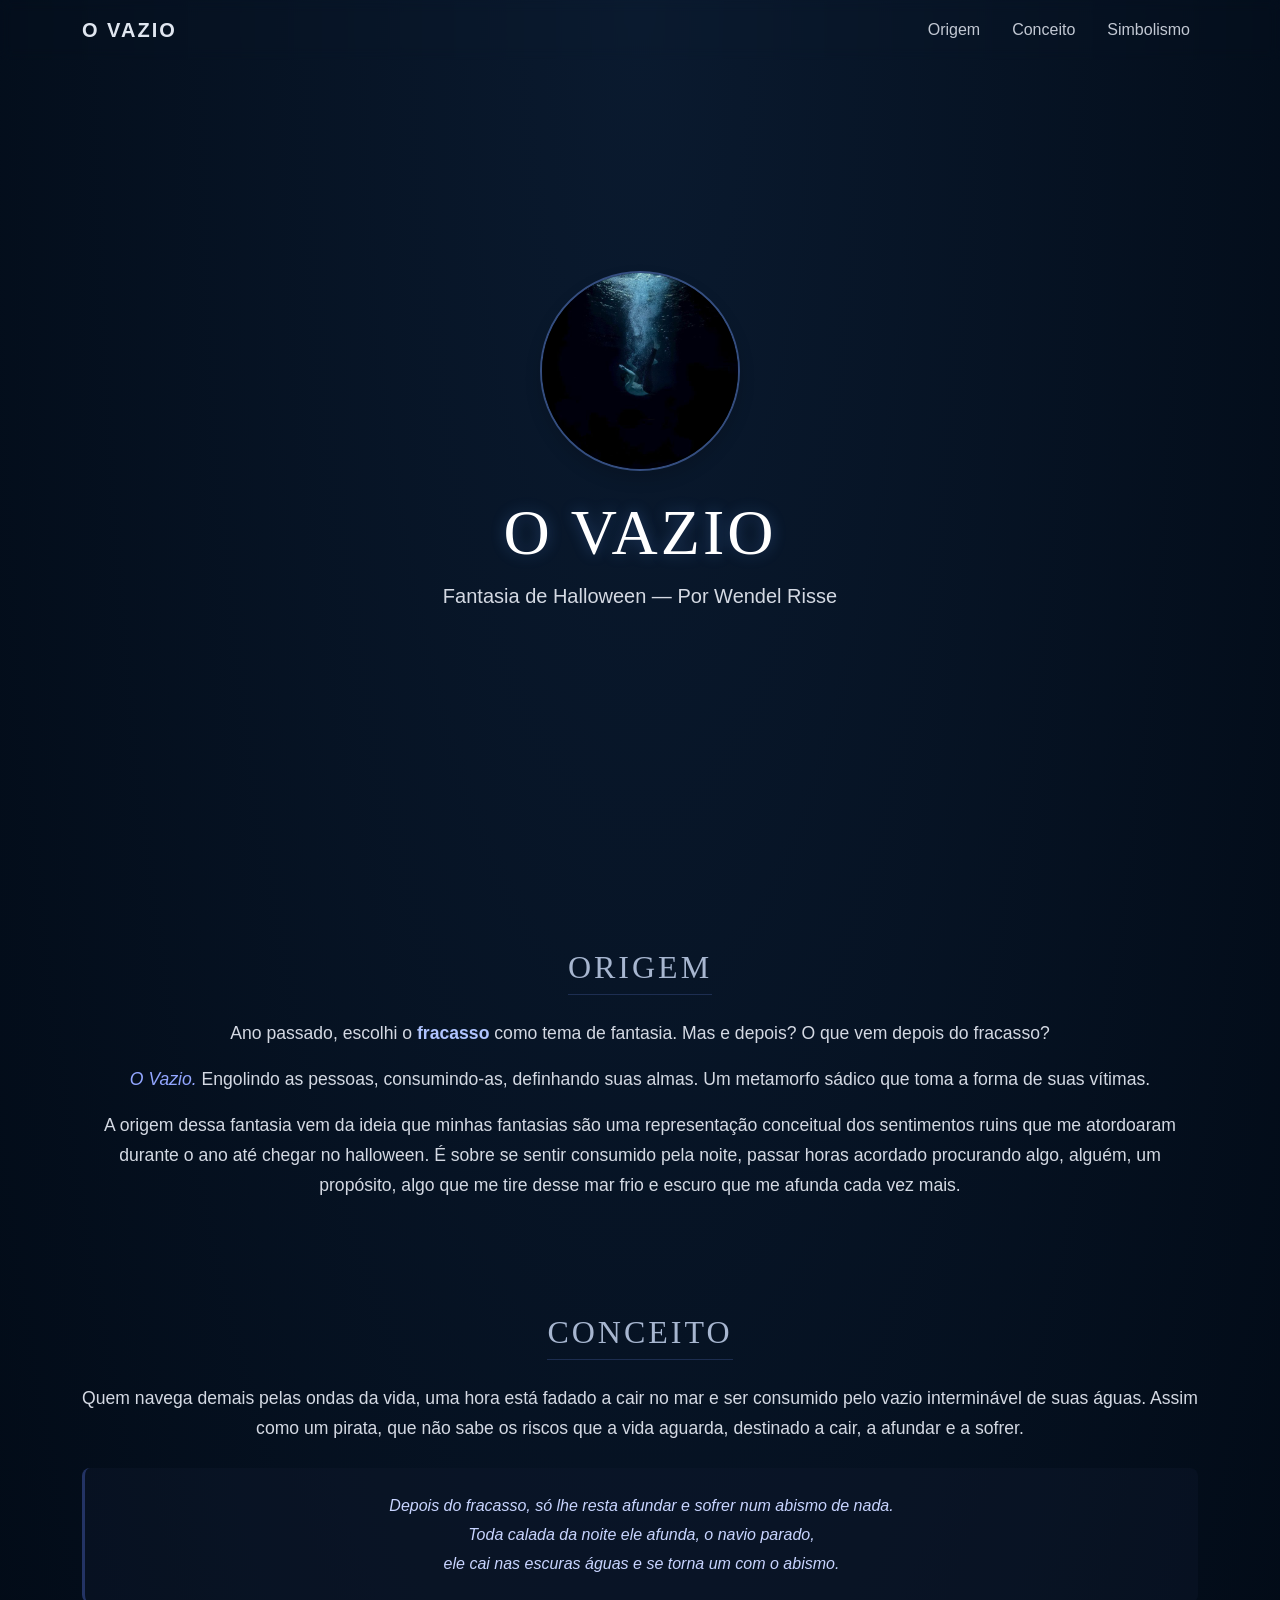
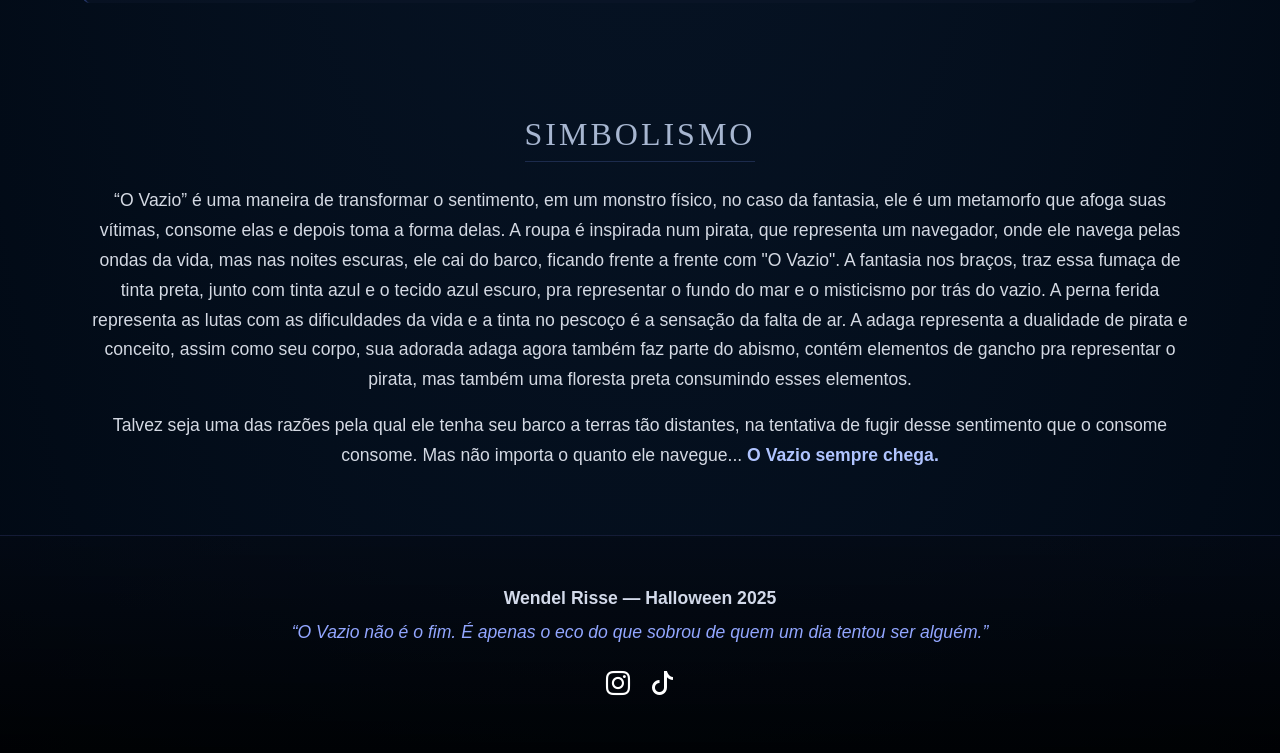
==== index.html @ e154543d "Add files via upload" ====
<!DOCTYPE html>
<html lang="pt-br">
<head>
  <meta charset="UTF-8">
  <meta name="viewport" content="width=device-width, initial-scale=1.0">
  <title>O Vazio</title>

  <!-- Bootstrap -->
  <link href="https://cdn.jsdelivr.net/npm/bootstrap@5.3.6/dist/css/bootstrap.min.css" rel="stylesheet">
  <link rel="stylesheet" href="https://cdn.jsdelivr.net/npm/bootstrap-icons@1.10.5/font/bootstrap-icons.css">

  <!-- Estilo personalizado -->
  <link rel="stylesheet" href="style.css">
  <link rel="icon" type="image/png" href="assets/images/barco.png">
</head>

<body>
  <nav class="navbar navbar-expand-lg navbar-dark fixed-top bg-transparent">
    <div class="container">
      <a class="navbar-brand fw-bold" href="#">O Vazio</a>
      <button class="navbar-toggler" type="button" data-bs-toggle="collapse" data-bs-target="#navbarNav">
        <span class="navbar-toggler-icon"></span>
      </button>
      <div class="collapse navbar-collapse justify-content-end" id="navbarNav">
        <ul class="navbar-nav">
          <li class="nav-item"><a class="nav-link" href="#origem">Origem</a></li>
          <li class="nav-item"><a class="nav-link" href="#conceito">Conceito</a></li>
          <li class="nav-item"><a class="nav-link" href="#simbolismo">Simbolismo</a></li>
        </ul>
      </div>
    </div>
  </nav>

  <main class="text-center">
    <section id="headerindex" class="vh-100 d-flex flex-column justify-content-center align-items-center">
      <img src="assets/images/afogamento.jpg" alt="Imagem representando O Vazio" class="img-fluid rounded-circle shadow" id="fotoPerfil">
      <h1 class="display-3 mt-4">O VAZIO</h1>
      <p class="lead">Fantasia de Halloween — Por Wendel Risse</p>
    </section>

    <section id="origem" class="container py-5">
      <h2>Origem</h2>
      <p>Ano passado, escolhi o <strong>fracasso</strong> como tema de fantasia. Mas e depois? O que vem depois do fracasso?</p>
      <p><em>O Vazio.</em> Engolindo as pessoas, consumindo-as, definhando suas almas. Um metamorfo sádico que toma a forma de suas vítimas.</p>
      <p>A origem dessa fantasia vem da ideia que minhas fantasias são uma representação conceitual dos sentimentos ruins que me atordoaram durante o ano até chegar no halloween. É sobre se sentir consumido pela noite, passar horas acordado procurando algo, alguém, um propósito, algo que me tire desse mar frio e escuro que me afunda cada vez mais.</p>
    </section>

    <section id="conceito" class="container py-5">
      <h2>Conceito</h2>
      <p>Quem navega demais pelas ondas da vida, uma hora está fadado a cair no mar e ser consumido pelo vazio interminável de suas águas. Assim como um pirata, que não sabe os riscos que a vida aguarda, destinado a cair, a afundar e a sofrer.</p>
      <blockquote class="poema mt-4">
        Depois do fracasso, só lhe resta afundar e sofrer num abismo de nada.<br>
        Toda calada da noite ele afunda, o navio parado,<br>
        ele cai nas escuras águas e se torna um com o abismo.
      </blockquote>
    </section>

    <section id="simbolismo" class="container py-5">
      <h2>Simbolismo</h2>
      <p>“O Vazio” é uma maneira de transformar o sentimento, em um monstro físico, no caso da fantasia, ele é um metamorfo que afoga suas vítimas, consome elas e depois toma a forma delas. A roupa é inspirada num pirata, que representa um navegador, onde ele navega pelas ondas da vida, mas nas noites escuras, ele cai do barco, ficando frente a frente com "O Vazio". A fantasia nos braços, traz essa fumaça de tinta preta, junto com tinta azul e o tecido azul escuro, pra representar o fundo do mar e o misticismo por trás do vazio. A perna ferida representa as lutas com as dificuldades da vida e a tinta no pescoço é a sensação da falta de ar. A adaga representa a dualidade de pirata e conceito, assim como seu corpo, sua adorada adaga agora também faz parte do abismo, contém elementos de gancho pra representar o pirata, mas também uma floresta preta consumindo esses elementos.</p>
      <p>Talvez seja  uma das razões pela qual ele tenha seu barco a terras tão distantes, na tentativa de fugir desse sentimento que o consome consome. Mas não importa o quanto ele navegue... <strong>O Vazio sempre chega.</strong></p>
    </section>
  </main>

  <footer class="text-center text-white py-5">
    <p class="fw-bold mb-1">Wendel Risse — Halloween 2025</p>
    <p><em>“O Vazio não é o fim. É apenas o eco do que sobrou de quem um dia tentou ser alguém.”</em></p>
    <div class="mt-3">
      <a href="https://instagram.com/wendelrisse" class="text-white me-3 fs-4"><i class="bi bi-instagram"></i></a>
      <a href="https://tiktok.com/@wenzay_" class="text-white fs-4"><i class="bi bi-tiktok"></i></a>
    </div>
  </footer>

  <script src="https://cdn.jsdelivr.net/npm/bootstrap@5.3.6/dist/js/bootstrap.bundle.min.js"></script>
</body>
</html>
---- style.css ----
/* ---------- ESTILO GERAL ---------- */
body {
  background: radial-gradient(ellipse at top, #0a1a2f 0%, #010914 100%);
  color: #e0e6f0;
  font-family: 'Poppins', sans-serif;
  line-height: 1.7;
  margin: 0;
  padding: 0;
  overflow-x: hidden;
  scroll-behavior: smooth;
}

/* ---------- BARRA DE NAVEGAÇÃO ---------- */
.navbar {
  background: rgba(5, 10, 20, 0.8);
  backdrop-filter: blur(6px);
  transition: background 0.4s ease;
}

.navbar-brand {
  font-weight: 700;
  color: #e0e6f0 !important;
  letter-spacing: 2px;
  text-transform: uppercase;
}

.nav-link {
  color: #c2c8d3 !important;
  margin-left: 1rem;
  transition: color 0.3s ease;
}

.nav-link:hover {
  color: #79a9f8 !important;
}

/* ---------- CABEÇALHO ---------- */


#fotoPerfil {
  width: 200px;
  height: 200px;
  object-fit: cover;
  border-radius: 50%;
  border: 2px solid rgba(120, 160, 255, 0.4);
  box-shadow: 0 0 40px rgba(80, 120, 200, 0.25);
  transition: transform 0.6s ease;
}

#fotoPerfil:hover {
  transform: scale(1.05);
}

h1, h2 {
  font-family: 'Cinzel', serif;
  text-transform: uppercase;
  letter-spacing: 3px;
}

h1 {
  color: #ffffff;
  text-shadow: 0 0 15px rgba(100, 160, 255, 0.3);
}

h2 {
  margin-bottom: 1.5rem;
  color: #a7b6d0;
  border-bottom: 1px solid rgba(120, 150, 255, 0.2);
  display: inline-block;
  padding-bottom: 0.5rem;
}

/* ---------- SEÇÕES ---------- */
section {
  max-width: 850px;
  margin: auto;
}

p {
  font-size: 1.1rem;
  color: #d4d9e3;
  margin-bottom: 1rem;
}

strong {
  color: #b0c4ff;
}

em {
  color: #92a6ff;
}

/* ---------- POEMA / BLOCO DESTACADO ---------- */
.poema {
  font-style: italic;
  background: rgba(15, 25, 45, 0.4);
  border-left: 3px solid rgba(100, 130, 255, 0.3);
  padding: 1.5rem;
  border-radius: 8px;
  margin-top: 2rem;
  line-height: 1.8;
  color: #c8d4ff;
  transition: background 0.6s ease;
}

.poema:hover {
  background: rgba(30, 40, 70, 0.6);
}

/* ---------- RODAPÉ ---------- */
footer {
  background: linear-gradient(to top, rgba(0, 0, 0, 0.8), rgba(5, 10, 20, 0.6));
  border-top: 1px solid rgba(100, 130, 255, 0.2);
}

footer p {
  color: #d3daea;
  margin-bottom: 0.5rem;
}

footer a {
  color: #d3daea;
  transition: color 0.3s ease;
}

footer a:hover {
  color: #6ea7ff;
}

/* ---------- EFEITO DE APARIÇÃO SUAVE ---------- */
@keyframes aparecer {
  from { opacity: 0; transform: translateY(20px); }
  to { opacity: 1; transform: translateY(0); }
}

section, #headerindex, footer {
  animation: aparecer 1.4s ease forwards;
}

/* ---------- ROLAGEM PERSONALIZADA ---------- */
::-webkit-scrollbar {
  width: 10px;
}
::-webkit-scrollbar-thumb {
  background: rgba(80, 120, 200, 0.4);
  border-radius: 10px;
}
::-webkit-scrollbar-thumb:hover {
  background: rgba(110, 160, 255, 0.6);
}

/* ---------- RESPONSIVIDADE ---------- */
@media (max-width: 768px) {
  #fotoPerfil {
    width: 150px;
    height: 150px;
  }
  h1 {
    font-size: 2rem;
  }
  section {
    padding: 0 1.5rem;
  }
}
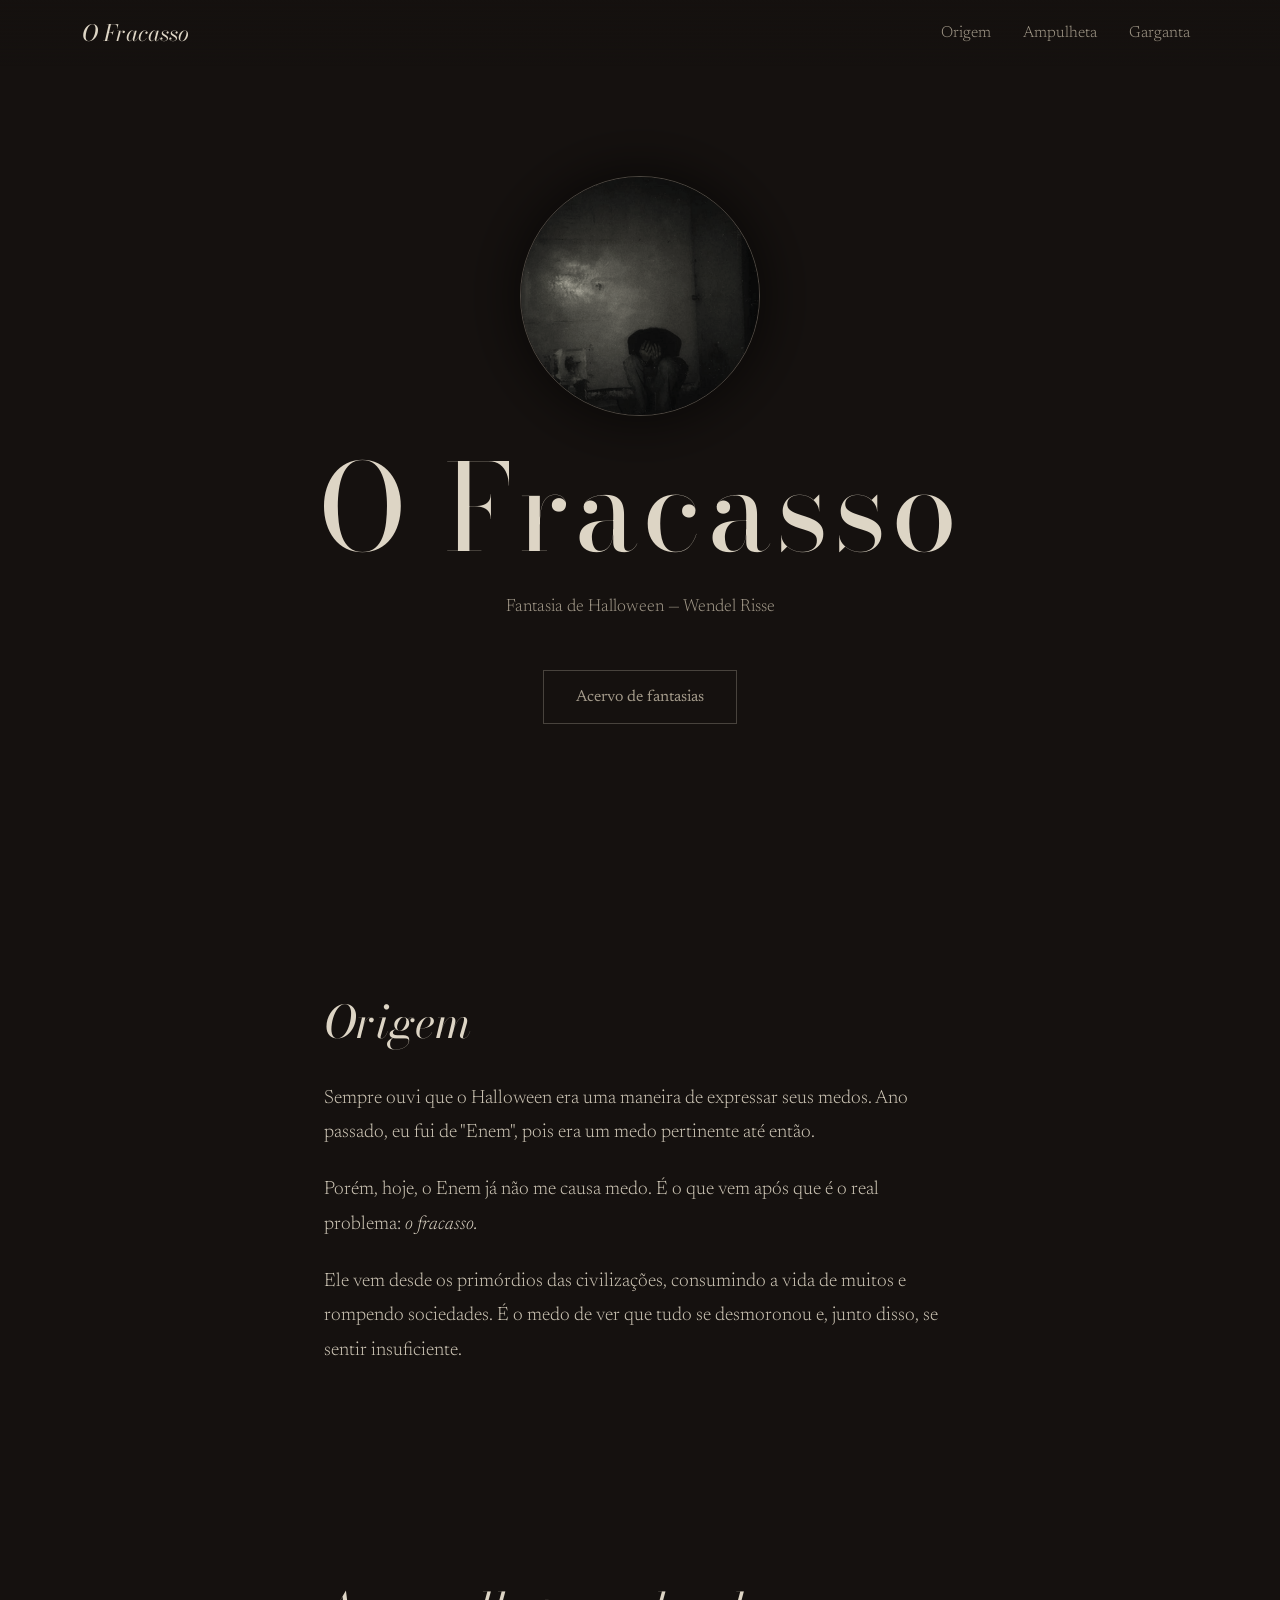
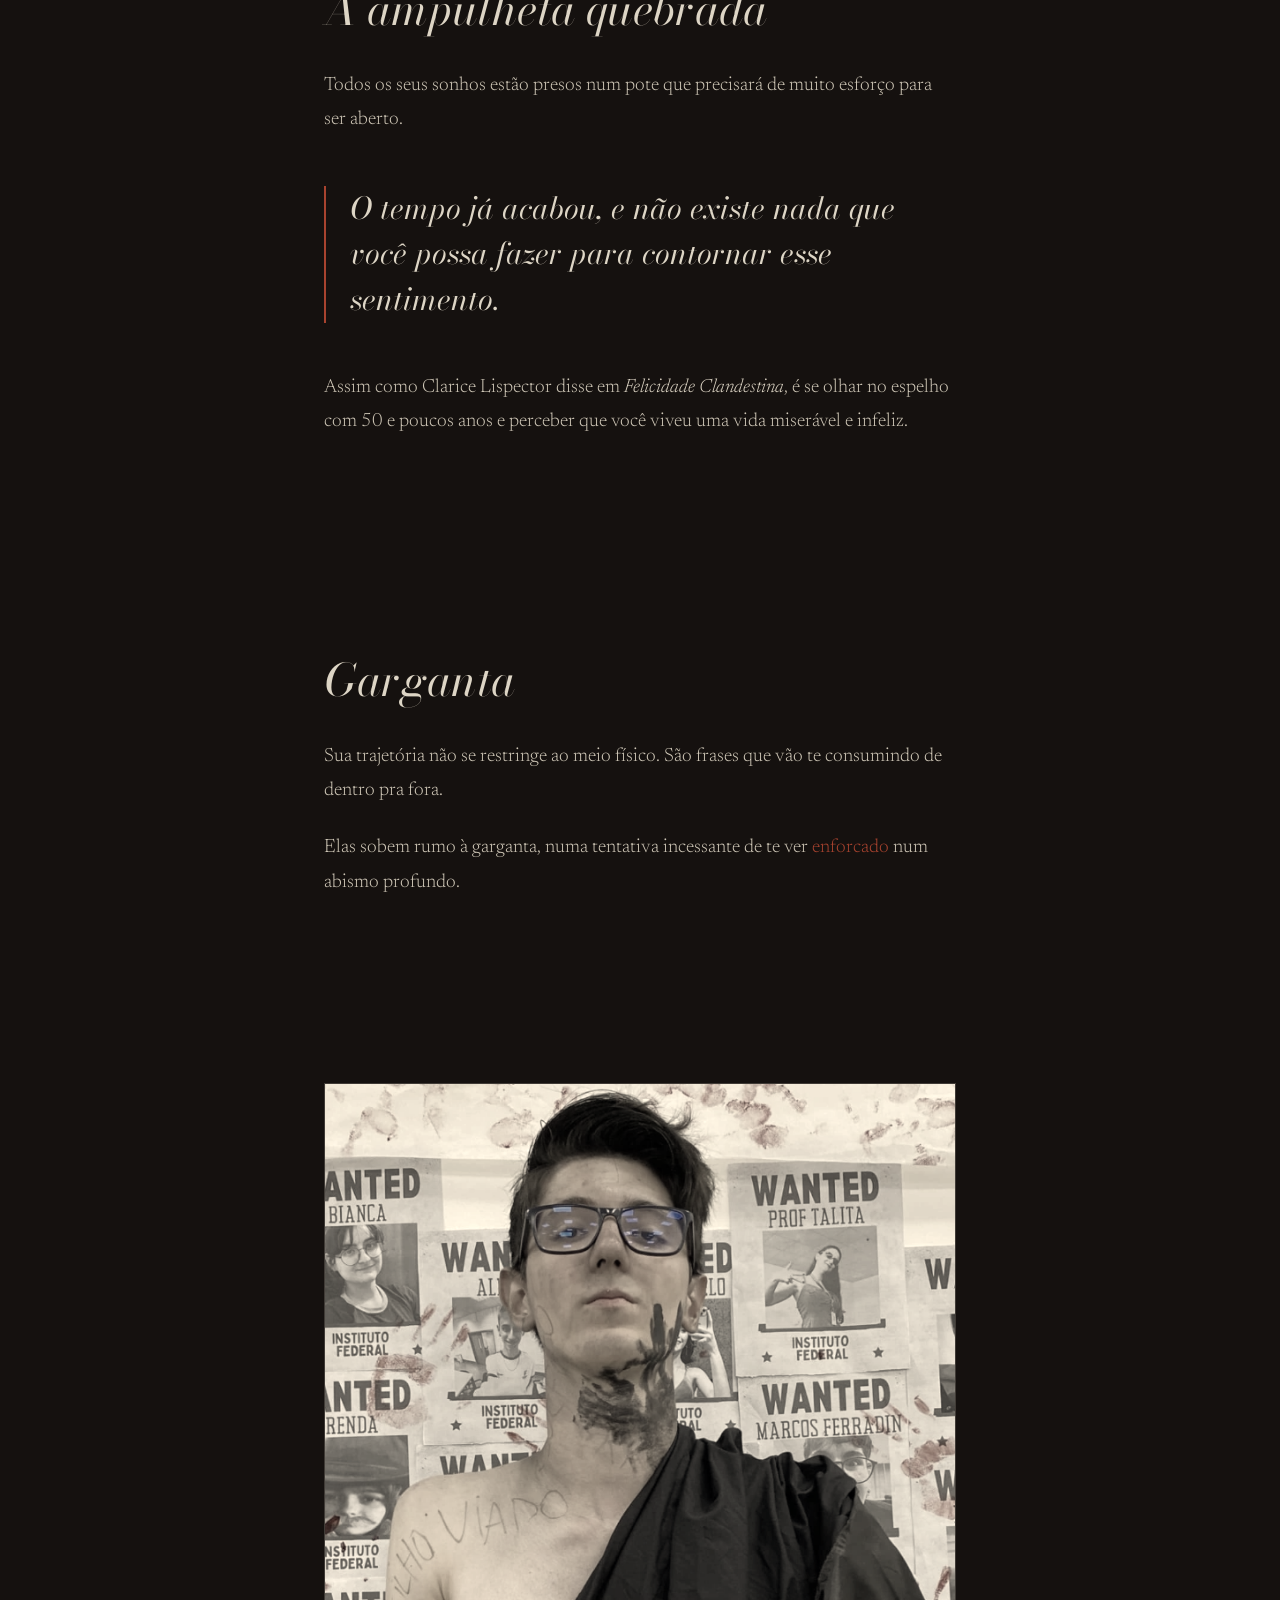
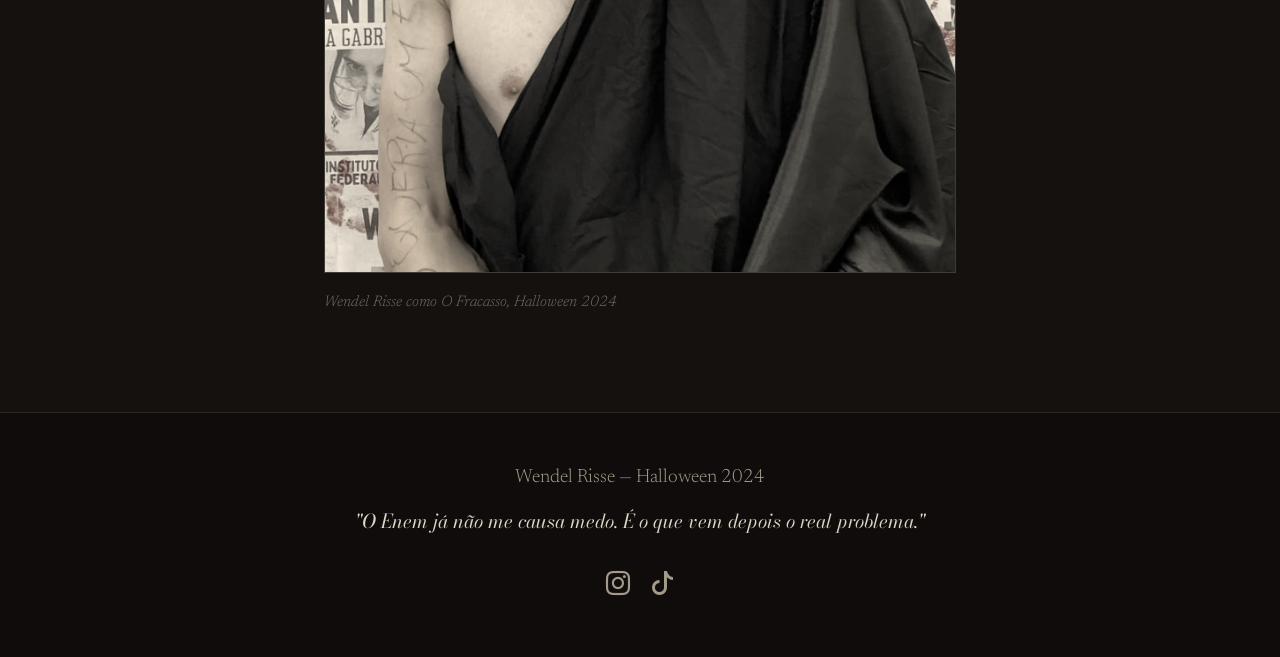
==== commit 2627ba85: "Rename fracasso.html to index.html" ====
--- a/index.html
+++ b/index.html
@@ -1,76 +1,93 @@
-<!DOCTYPE html>
-<html lang="pt-br">
-<head>
-  <meta charset="UTF-8">
-  <meta name="viewport" content="width=device-width, initial-scale=1.0">
-  <title>O Vazio</title>
-
-  <!-- Bootstrap -->
-  <link href="https://cdn.jsdelivr.net/npm/bootstrap@5.3.6/dist/css/bootstrap.min.css" rel="stylesheet">
-  <link rel="stylesheet" href="https://cdn.jsdelivr.net/npm/bootstrap-icons@1.10.5/font/bootstrap-icons.css">
-
-  <!-- Estilo personalizado -->
-  <link rel="stylesheet" href="style.css">
-  <link rel="icon" type="image/png" href="assets/images/barco.png">
-</head>
-
-<body>
-  <nav class="navbar navbar-expand-lg navbar-dark fixed-top bg-transparent">
-    <div class="container">
-      <a class="navbar-brand fw-bold" href="#">O Vazio</a>
-      <button class="navbar-toggler" type="button" data-bs-toggle="collapse" data-bs-target="#navbarNav">
-        <span class="navbar-toggler-icon"></span>
-      </button>
-      <div class="collapse navbar-collapse justify-content-end" id="navbarNav">
-        <ul class="navbar-nav">
-          <li class="nav-item"><a class="nav-link" href="#origem">Origem</a></li>
-          <li class="nav-item"><a class="nav-link" href="#conceito">Conceito</a></li>
-          <li class="nav-item"><a class="nav-link" href="#simbolismo">Simbolismo</a></li>
-        </ul>
-      </div>
-    </div>
-  </nav>
-
-  <main class="text-center">
-    <section id="headerindex" class="vh-100 d-flex flex-column justify-content-center align-items-center">
-      <img src="assets/images/afogamento.jpg" alt="Imagem representando O Vazio" class="img-fluid rounded-circle shadow" id="fotoPerfil">
-      <h1 class="display-3 mt-4">O VAZIO</h1>
-      <p class="lead">Fantasia de Halloween — Por Wendel Risse</p>
-    </section>
-
-    <section id="origem" class="container py-5">
-      <h2>Origem</h2>
-      <p>Ano passado, escolhi o <strong>fracasso</strong> como tema de fantasia. Mas e depois? O que vem depois do fracasso?</p>
-      <p><em>O Vazio.</em> Engolindo as pessoas, consumindo-as, definhando suas almas. Um metamorfo sádico que toma a forma de suas vítimas.</p>
-      <p>A origem dessa fantasia vem da ideia que minhas fantasias são uma representação conceitual dos sentimentos ruins que me atordoaram durante o ano até chegar no halloween. É sobre se sentir consumido pela noite, passar horas acordado procurando algo, alguém, um propósito, algo que me tire desse mar frio e escuro que me afunda cada vez mais.</p>
-    </section>
-
-    <section id="conceito" class="container py-5">
-      <h2>Conceito</h2>
-      <p>Quem navega demais pelas ondas da vida, uma hora está fadado a cair no mar e ser consumido pelo vazio interminável de suas águas. Assim como um pirata, que não sabe os riscos que a vida aguarda, destinado a cair, a afundar e a sofrer.</p>
-      <blockquote class="poema mt-4">
-        Depois do fracasso, só lhe resta afundar e sofrer num abismo de nada.<br>
-        Toda calada da noite ele afunda, o navio parado,<br>
-        ele cai nas escuras águas e se torna um com o abismo.
-      </blockquote>
-    </section>
-
-    <section id="simbolismo" class="container py-5">
-      <h2>Simbolismo</h2>
-      <p>“O Vazio” é uma maneira de transformar o sentimento, em um monstro físico, no caso da fantasia, ele é um metamorfo que afoga suas vítimas, consome elas e depois toma a forma delas. A roupa é inspirada num pirata, que representa um navegador, onde ele navega pelas ondas da vida, mas nas noites escuras, ele cai do barco, ficando frente a frente com "O Vazio". A fantasia nos braços, traz essa fumaça de tinta preta, junto com tinta azul e o tecido azul escuro, pra representar o fundo do mar e o misticismo por trás do vazio. A perna ferida representa as lutas com as dificuldades da vida e a tinta no pescoço é a sensação da falta de ar. A adaga representa a dualidade de pirata e conceito, assim como seu corpo, sua adorada adaga agora também faz parte do abismo, contém elementos de gancho pra representar o pirata, mas também uma floresta preta consumindo esses elementos.</p>
-      <p>Talvez seja  uma das razões pela qual ele tenha seu barco a terras tão distantes, na tentativa de fugir desse sentimento que o consome consome. Mas não importa o quanto ele navegue... <strong>O Vazio sempre chega.</strong></p>
-    </section>
-  </main>
-
-  <footer class="text-center text-white py-5">
-    <p class="fw-bold mb-1">Wendel Risse — Halloween 2025</p>
-    <p><em>“O Vazio não é o fim. É apenas o eco do que sobrou de quem um dia tentou ser alguém.”</em></p>
-    <div class="mt-3">
-      <a href="https://instagram.com/wendelrisse" class="text-white me-3 fs-4"><i class="bi bi-instagram"></i></a>
-      <a href="https://tiktok.com/@wenzay_" class="text-white fs-4"><i class="bi bi-tiktok"></i></a>
-    </div>
-  </footer>
-
-  <script src="https://cdn.jsdelivr.net/npm/bootstrap@5.3.6/dist/js/bootstrap.bundle.min.js"></script>
-</body>
-</html>
+<!DOCTYPE html>
+<html lang="pt-br">
+<head>
+  <meta charset="UTF-8">
+  <meta name="viewport" content="width=device-width, initial-scale=1.0">
+  <title>O Fracasso</title>
+  <link href="https://cdn.jsdelivr.net/npm/bootstrap@5.3.6/dist/css/bootstrap.min.css" rel="stylesheet">
+  <link rel="stylesheet" href="https://cdn.jsdelivr.net/npm/bootstrap-icons@1.10.5/font/bootstrap-icons.css">
+  <link rel="preconnect" href="https://fonts.googleapis.com">
+  <link rel="preconnect" href="https://fonts.gstatic.com" crossorigin>
+  <link href="https://fonts.googleapis.com/css2?family=Bodoni+Moda:ital,wght@0,400;0,600;1,400&family=Newsreader:ital,wght@0,300;0,400;1,300&display=swap" rel="stylesheet">
+  <link rel="stylesheet" href="fracasso.css">
+  <link rel="stylesheet" href="acervo.css">
+<link rel="stylesheet" href="foto-fantasia.css">
+  <link rel="icon" type="image/png" href="assets/images/partenon.png">
+</head>
+<body data-tema="fracasso">
+  <nav class="navbar navbar-expand-lg navbar-dark fixed-top">
+    <div class="container">
+      <a class="navbar-brand" href="#">O Fracasso</a>
+      <button class="navbar-toggler" type="button" data-bs-toggle="collapse" data-bs-target="#navbarNav" aria-label="Abrir menu">
+        <span class="navbar-toggler-icon"></span>
+      </button>
+      <div class="collapse navbar-collapse justify-content-end" id="navbarNav">
+        <ul class="navbar-nav">
+          <li class="nav-item"><a class="nav-link" href="#origem">Origem</a></li>
+          <li class="nav-item"><a class="nav-link" href="#ampulheta">Ampulheta</a></li>
+          <li class="nav-item"><a class="nav-link" href="#garganta">Garganta</a></li>
+        </ul>
+      </div>
+    </div>
+  </nav>
+
+  <main>
+    <section id="headerindex" class="vh-100 d-flex flex-column justify-content-center align-items-center text-center" style="max-width:none;padding:0">
+      <div class="frases" aria-hidden="true">
+      <span style="--x:8%;--dx:-30vw;--t:26s;--d:0s">você já devia ter conseguido</span>
+      <span style="--x:72%;--dx:40vw;--t:22s;--d:-6s">é tarde demais</span>
+      <span style="--x:30%;--dx:25vw;--t:30s;--d:-12s">todo mundo seguiu em frente</span>
+      <span style="--x:85%;--dx:-55vw;--t:24s;--d:-3s">e se não era pra ser?</span>
+      <span style="--x:12%;--dx:45vw;--t:28s;--d:-17s">você não é suficiente</span>
+      <span style="--x:60%;--dx:-20vw;--t:20s;--d:-9s">era só isso?</span>
+      <span style="--x:45%;--dx:0vw;--t:32s;--d:-21s">o que você fez esse tempo todo?</span>
+      <span style="--x:90%;--dx:-65vw;--t:27s;--d:-14s">não tem mais o que fazer</span>
+      </div>
+      <img src="assets/images/fracasso.jpeg" alt="Wendel Risse fantasiado de O Fracasso" id="fotoPerfil">
+      <h1>O Fracasso</h1>
+      <p class="lead mt-3">Fantasia de Halloween — Wendel Risse</p>
+      <button type="button" class="btn-vazio mt-4" data-acervo>Acervo de fantasias</button>
+    </section>
+
+    <section id="origem">
+      <h2>Origem</h2>
+      <p>Sempre ouvi que o Halloween era uma maneira de expressar seus medos. Ano passado, eu fui de "Enem", pois era um medo pertinente até então.</p>
+      <p>Porém, hoje, o Enem já não me causa medo. É o que vem após que é o real problema: <em>o fracasso.</em></p>
+      <p>Ele vem desde os primórdios das civilizações, consumindo a vida de muitos e rompendo sociedades. É o medo de ver que tudo se desmoronou e, junto disso, se sentir insuficiente.</p>
+    </section>
+
+    <section id="ampulheta">
+      <h2>A ampulheta quebrada</h2>
+      <p>Todos os seus sonhos estão presos num pote que precisará de muito esforço para ser aberto.</p>
+      <blockquote class="poema">O tempo já acabou, e não existe nada que você possa fazer para contornar esse sentimento.</blockquote>
+      <p>Assim como Clarice Lispector disse em <em>Felicidade Clandestina</em>, é se olhar no espelho com 50 e poucos anos e perceber que você viveu uma vida miserável e infeliz.</p>
+    </section>
+
+    <section id="garganta">
+      <h2>Garganta</h2>
+      <p>Sua trajetória não se restringe ao meio físico. São frases que vão te consumindo de dentro pra fora.</p>
+      <p>Elas sobem rumo à garganta, numa tentativa incessante de te ver <span class="rachado">enforcado</span> num abismo profundo.</p>
+    </section>
+      <section id="foto">
+      <figure class="foto-fantasia">
+        <img src="assets/images/WendelFracasso.png" alt="Wendel Risse vestido de O Fracasso" loading="lazy"
+             onerror="this.parentElement.classList.add('sem-foto')">
+        <figcaption>Wendel Risse como O Fracasso, Halloween 2024</figcaption>
+      </figure>
+    </section>
+
+  </main>
+
+  <footer class="text-center py-5">
+    <p>Wendel Risse — Halloween 2024</p>
+    <p><em>"O Enem já não me causa medo. É o que vem depois o real problema."</em></p>
+    <div class="mt-4">
+      <a href="https://instagram.com/wendelrisse" class="rodape-link fs-4 me-3" aria-label="Instagram"><i class="bi bi-instagram"></i></a>
+      <a href="https://tiktok.com/@wenzay_" class="rodape-link fs-4" aria-label="TikTok"><i class="bi bi-tiktok"></i></a>
+    </div>
+  </footer>
+
+  <script src="https://cdn.jsdelivr.net/npm/bootstrap@5.3.6/dist/js/bootstrap.bundle.min.js"></script>
+  <script src="acervo.js"></script>
+</body>
+</html>
--- a/fracasso.css
+++ b/fracasso.css
@@ -0,0 +1,45 @@
+/* O FRACASSO — fuligem, osso e ferrugem; frases que sobem rumo à garganta */
+:root{--fuligem:#15110f;--osso:#ddd5c5;--fraco:#a39a8a;--ferrugem:#a8432f;--apagado:#2a2420}
+html{scroll-behavior:smooth}
+body{background:var(--fuligem);color:var(--osso);font-family:"Newsreader",serif;font-weight:300;line-height:1.8;overflow-x:hidden}
+a:focus-visible,button:focus-visible{outline:2px solid var(--ferrugem);outline-offset:4px}
+.navbar{background:linear-gradient(var(--fuligem),transparent)}
+.navbar-brand{font-family:"Bodoni Moda",serif;font-style:italic;color:var(--osso)!important;font-size:1.4rem}
+.nav-link{color:var(--fraco)!important;margin-left:1rem;transition:color .3s}
+.nav-link:hover{color:var(--osso)!important}
+
+#headerindex{position:relative;overflow:hidden}
+#headerindex>:not(.frases){position:relative;z-index:1}
+#fotoPerfil{width:min(240px,60vw);height:min(240px,60vw);border-radius:50%;object-fit:cover;
+  filter:grayscale(.8) sepia(.25) contrast(1.05);border:1px solid rgba(221,213,197,.25);box-shadow:0 0 60px rgba(0,0,0,.7)}
+h1{font-family:"Bodoni Moda",serif;font-weight:400;font-size:clamp(3rem,10vw,7.5rem);letter-spacing:.04em;line-height:1;margin-top:2rem;color:var(--osso)}
+.lead{color:var(--fraco);font-size:1.1rem}
+.btn-vazio{color:var(--fraco);background:transparent;border:1px solid rgba(221,213,197,.25);padding:12px 32px;
+  font-family:inherit;font-size:1rem;cursor:pointer;transition:.4s}
+.btn-vazio:hover{color:var(--fuligem);background:var(--osso)}
+
+/* frases que sobem e se fecham em funil, como na garganta */
+.frases{position:absolute;inset:0;z-index:0;pointer-events:none}
+.frases span{position:absolute;bottom:-3rem;left:var(--x);white-space:nowrap;font-style:italic;font-size:1.15rem;color:var(--fraco);
+  opacity:0;animation:subir var(--t) linear var(--d) infinite}
+@keyframes subir{
+  0%{opacity:0;transform:translate(0,0);filter:blur(0)}
+  15%{opacity:.6}
+  80%{opacity:.35}
+  100%{opacity:0;transform:translate(var(--dx),-105vh) scale(.7);filter:blur(5px)}
+}
+
+main section{max-width:680px;margin:0 auto;padding:6rem 1.5rem}
+h2{font-family:"Bodoni Moda",serif;font-style:italic;font-weight:400;font-size:clamp(2rem,5vw,2.8rem);margin-bottom:2rem;color:var(--osso)}
+p{font-size:1.2rem;margin-bottom:1.4rem;color:#cfc7b7}
+em{color:var(--osso)}
+.poema{font-family:"Bodoni Moda",serif;font-style:italic;font-size:clamp(1.4rem,4vw,1.9rem);line-height:1.5;color:var(--osso);
+  border-left:2px solid var(--ferrugem);padding-left:1.5rem;margin:3rem 0}
+.rachado{color:var(--ferrugem)}
+
+footer{border-top:1px solid rgba(221,213,197,.12);background:#0f0c0b}
+footer p{color:var(--fraco);margin-bottom:.5rem}
+footer em{font-family:"Bodoni Moda",serif;font-size:1.2rem}
+.rodape-link{color:var(--fraco);transition:color .3s}
+.rodape-link:hover{color:var(--osso)}
+@media(prefers-reduced-motion:reduce){.frases{display:none}html{scroll-behavior:auto}}
--- a/acervo.css
+++ b/acervo.css
@@ -0,0 +1,13 @@
+/* Acervo de fantasias: painel lateral compartilhado pelas três páginas */
+.acervo{width:min(380px,90vw)}
+.acervo ul{list-style:none;padding:0;margin:0}
+.acervo a{display:block;padding:1.2rem 0;text-decoration:none;color:inherit;border-bottom:1px solid var(--ac-linha);transition:opacity .4s}
+.acervo a:hover{opacity:.6}
+.acervo .ac-nome{display:block;font-size:1.7rem;line-height:1.2}
+.acervo .ac-meta{display:block;font-size:.9rem;opacity:.65;margin-top:.2rem}
+.acervo a[aria-current]{pointer-events:none;opacity:.45}
+.acervo .ac-titulo{font-size:1.1rem;opacity:.7}
+body[data-tema=claro] .acervo{--bs-offcanvas-bg:#f3f1eb;--bs-offcanvas-color:#222;--ac-linha:rgba(0,0,0,.12);font-family:"Cormorant Garamond",serif}
+body[data-tema=vazio] .acervo{--bs-offcanvas-bg:#050c18;--bs-offcanvas-color:#e0e6f0;--ac-linha:rgba(120,160,255,.2);font-family:"Cinzel",serif}
+body[data-tema=fracasso] .acervo{--bs-offcanvas-bg:#15110f;--bs-offcanvas-color:#ddd5c5;--ac-linha:rgba(221,213,197,.15);font-family:"Bodoni Moda",serif}
+button.btn-vazio{background:transparent;font-family:inherit;cursor:pointer}
--- a/foto-fantasia.css
+++ b/foto-fantasia.css
@@ -0,0 +1,22 @@
+/* Lugar para a foto do Wendel com a fantasia (todas as páginas) */
+#foto{max-width:680px;margin:0 auto;padding:4rem 1.5rem 6rem;min-height:0}
+.foto-fantasia{margin:0}
+.foto-fantasia img{display:block;width:100%;aspect-ratio:4/5;object-fit:cover;transition:filter 1.2s ease}
+.foto-fantasia figcaption{margin-top:1rem;font-size:.95rem;opacity:.65;text-align:left}
+/* sem imagem ainda: mostra uma moldura vazia */
+.foto-fantasia.sem-foto img{display:none}
+.foto-fantasia.sem-foto::before{content:"sua foto com a fantasia aqui";display:grid;place-items:center;aspect-ratio:4/5;
+  border:1px dashed currentColor;opacity:.4;font-style:italic}
+
+body[data-tema=claro] .foto-fantasia{color:#555}
+body[data-tema=claro] .foto-fantasia img{filter:grayscale(1) contrast(.85);opacity:.9;box-shadow:0 30px 80px rgba(0,0,0,.15)}
+body[data-tema=claro] .foto-fantasia img:hover{filter:grayscale(.3)}
+body[data-tema=claro] .foto-fantasia figcaption{font-family:"Cormorant Garamond",serif;font-size:1.15rem}
+
+body[data-tema=vazio] .foto-fantasia{color:#c2c8d3}
+body[data-tema=vazio] .foto-fantasia img{border:1px solid rgba(120,160,255,.3);box-shadow:0 0 40px rgba(80,120,200,.25)}
+
+body[data-tema=fracasso] .foto-fantasia{color:#a39a8a}
+body[data-tema=fracasso] .foto-fantasia img{filter:grayscale(.7) sepia(.25);border:1px solid rgba(221,213,197,.2)}
+body[data-tema=fracasso] .foto-fantasia img:hover{filter:grayscale(.2) sepia(.1)}
+body[data-tema=fracasso] .foto-fantasia figcaption{font-style:italic}
